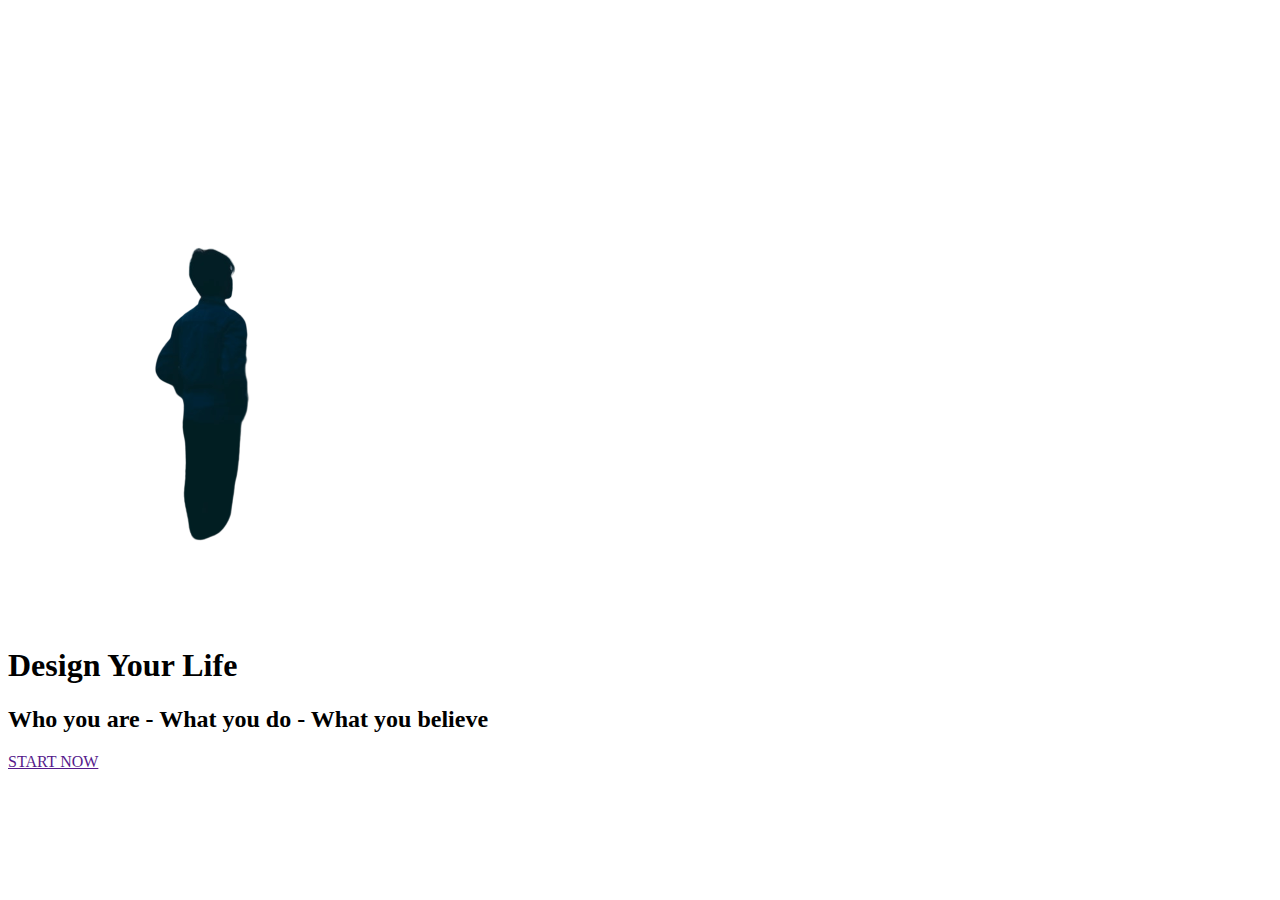
==== index.html @ 46ab0209 "added .gitignore, package-lock.json, updated index.html with font-family" ====
<!DOCTYPE html>
<html lang="en">
  <head>
    <meta charset="UTF-8" />
    <meta name="viewport" content="width=device-width, initial-scale=1.0" />
    <meta http-equiv="X-UA-Compatible" content="ie=edge" />

    <link rel="stylesheet" href="/landing-page/css/index.css" />
    <link
      href="https://fonts.googleapis.com/css?family=Poppins&display=swap"
      rel="stylesheet"
    />

    <script src="node_modules/eva-icons/eva.js"></script>
    <title>Design Your Life!</title>
  </head>
  <body>
    <section class="banner-wrapper">
      <div class="banner-left-container">
        <div class="image-container">
          <img src="/landing-page/img/landing-img.png" />
        </div>
      </div>
      <div class="banner-right-container">
        <h1>Design Your Life</h1>
        <h2>Who you are - What you do - What you believe</h2>
        <div class="button-container">
          <a href="">START NOW</a>
        </div>
      </div>
    </section>
  </body>
</html>
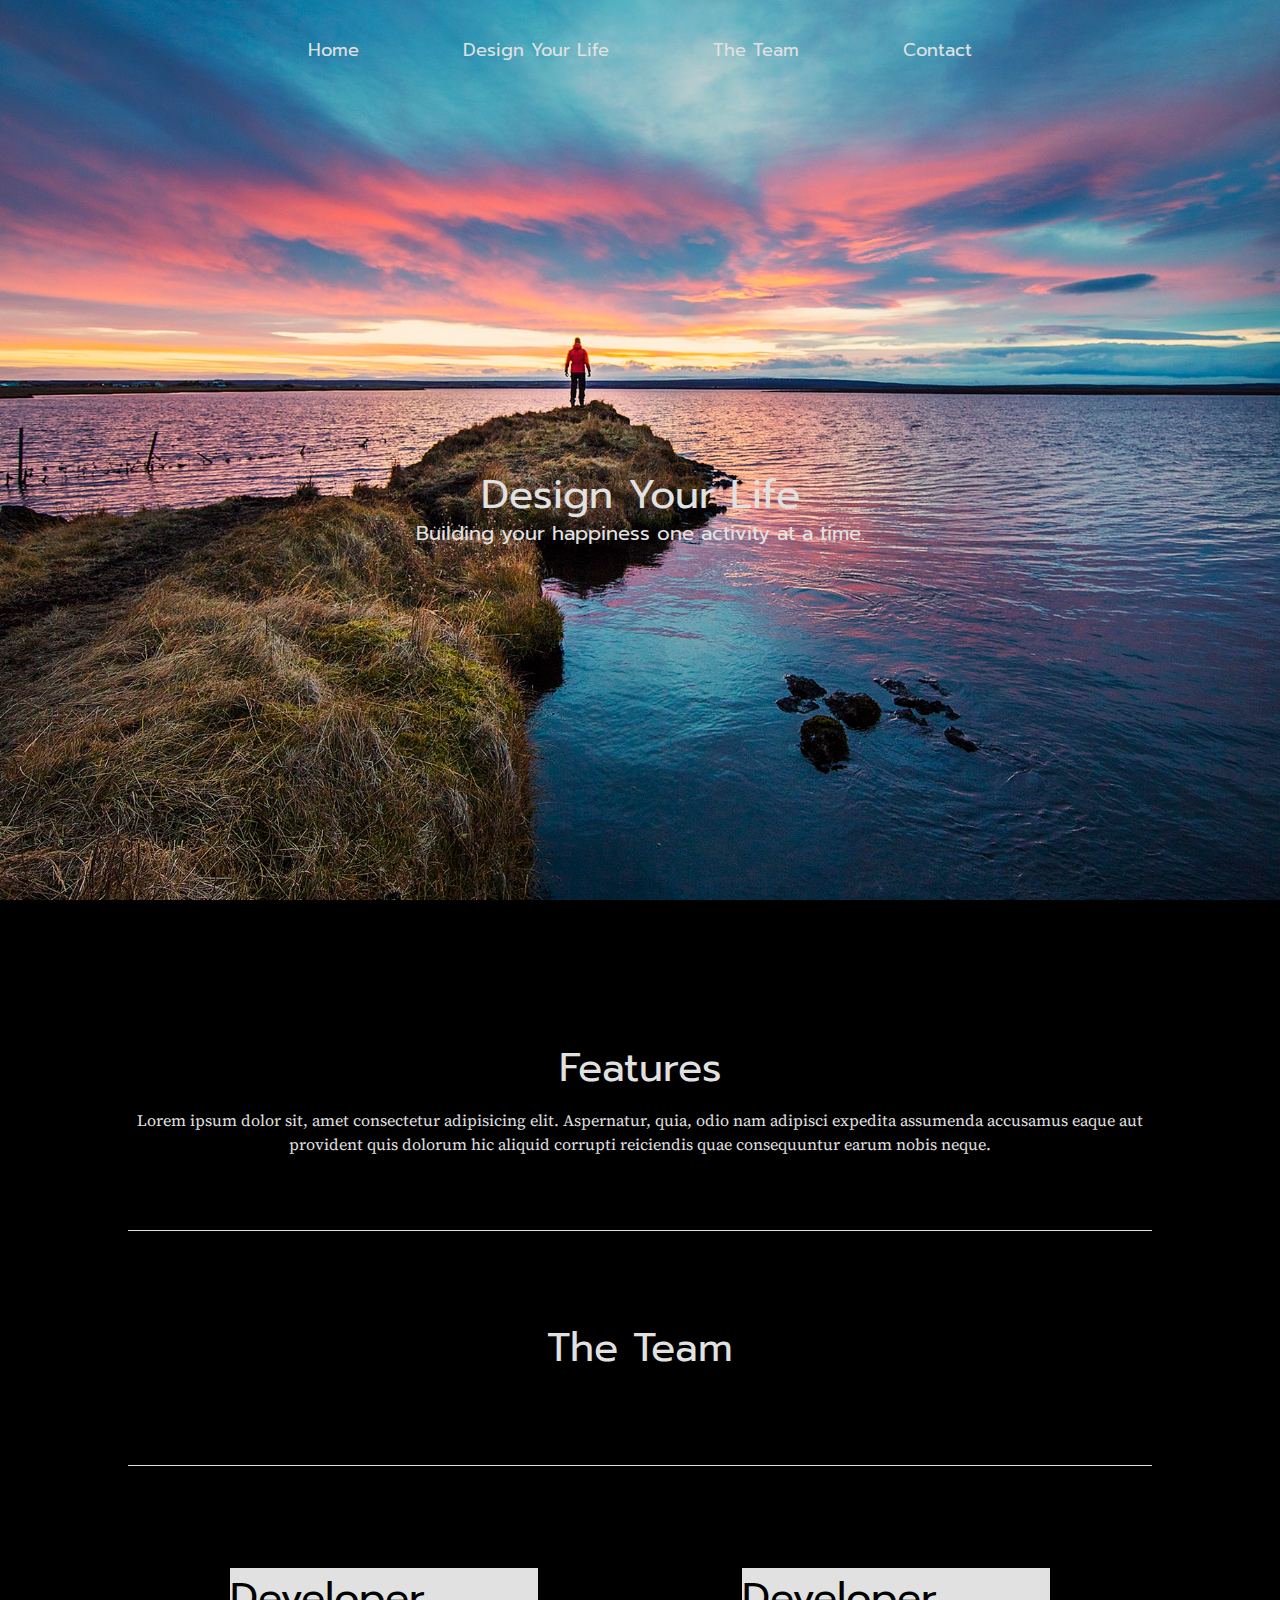
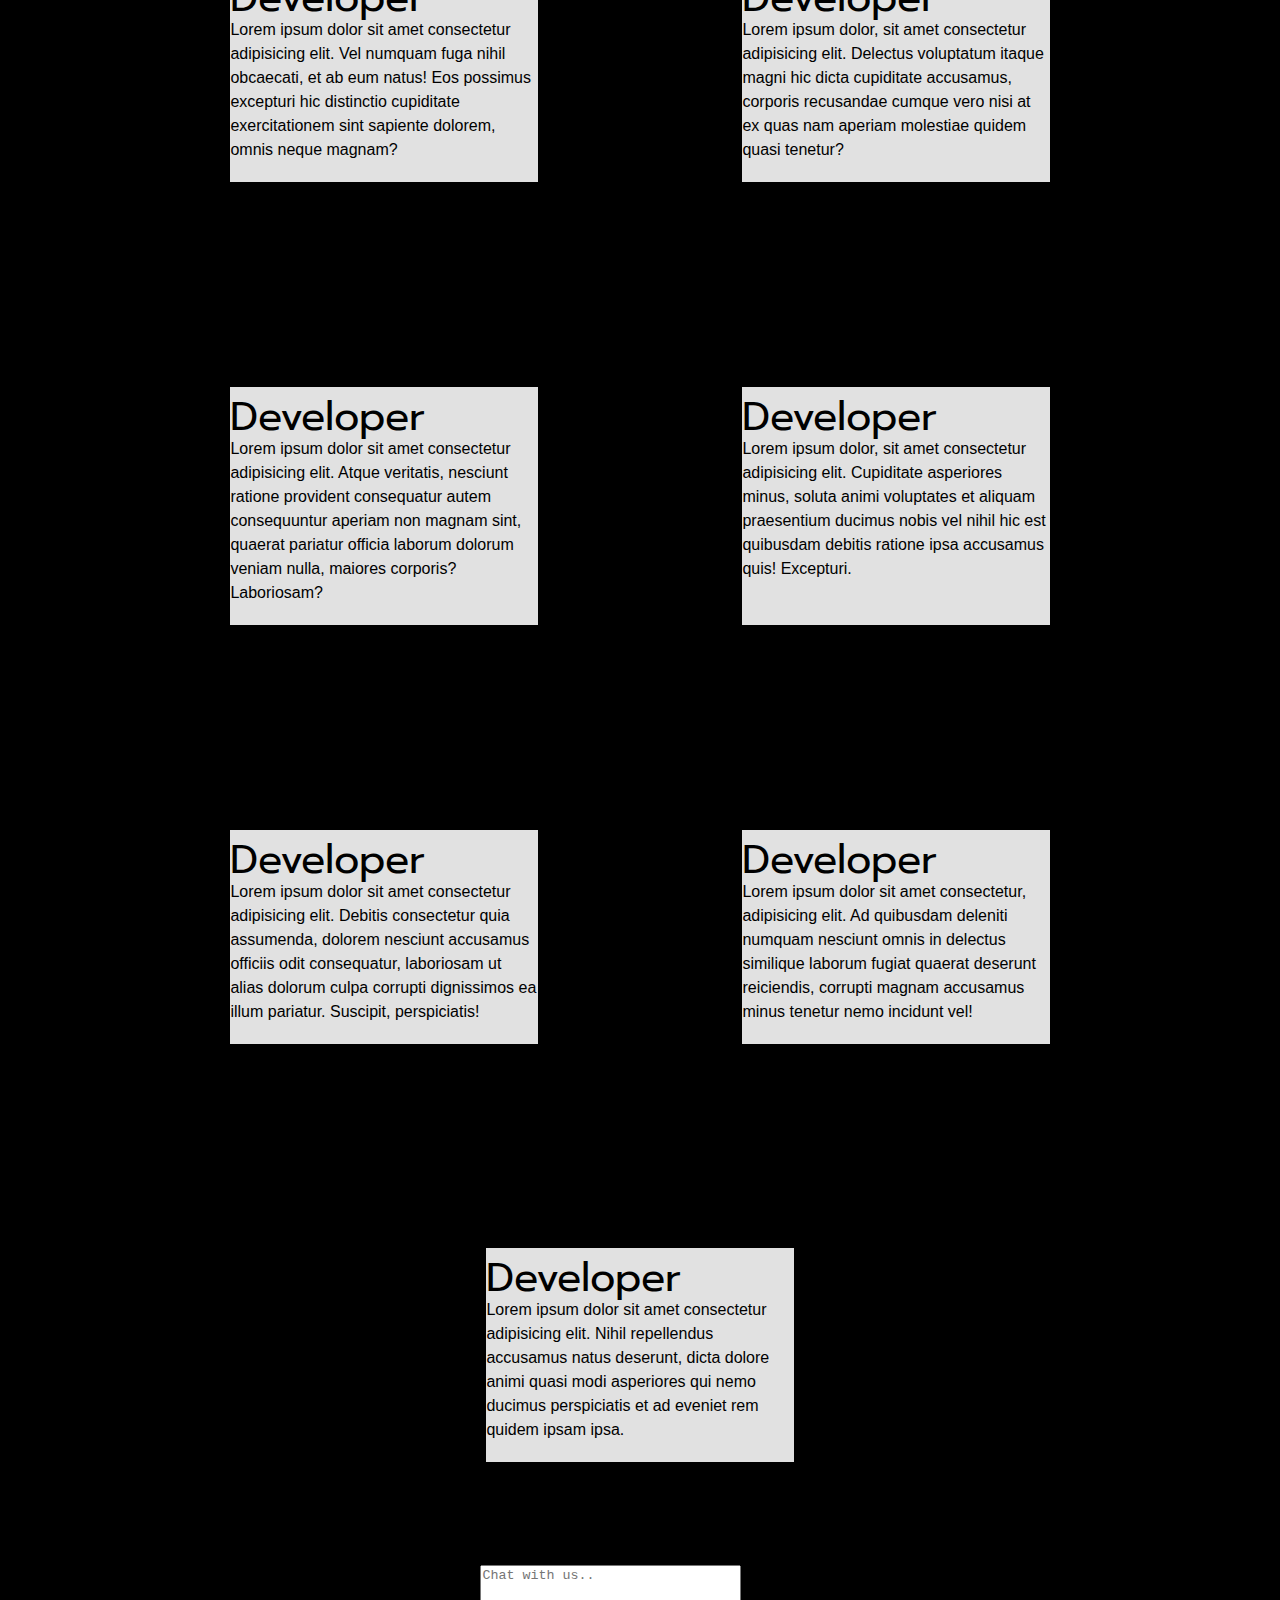
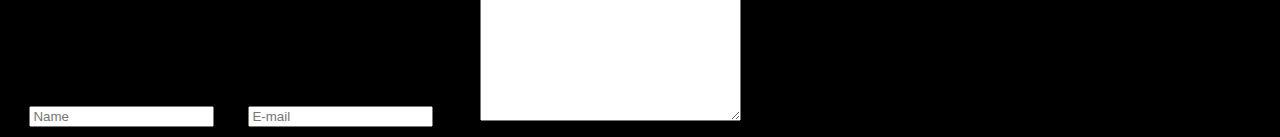
==== commit 0a272861: "deleted everything, started from scratch, added navbar, banner, features, about, contact styled nav " ====
--- a/index.html
+++ b/index.html
@@ -7,7 +7,7 @@
 
     <link rel="stylesheet" href="/landing-page/css/index.css" />
     <link
-      href="https://fonts.googleapis.com/css?family=Poppins&display=swap"
+      href="https://fonts.googleapis.com/css?family=Prompt|Source+Serif+Pro&display=swap"
       rel="stylesheet"
     />
 
@@ -15,19 +15,199 @@
     <title>Design Your Life!</title>
   </head>
   <body>
-    <section class="banner-wrapper">
-      <div class="banner-left-container">
-        <div class="image-container">
-          <img src="/landing-page/img/landing-img.png" />
-        </div>
-      </div>
-      <div class="banner-right-container">
-        <h1>Design Your Life</h1>
-        <h2>Who you are - What you do - What you believe</h2>
-        <div class="button-container">
-          <a href="">START NOW</a>
-        </div>
-      </div>
-    </section>
+    <header>
+      <nav>
+        <ul>
+          <a href=""><li>Home</li></a>
+          <a href="#design-your-life">
+            <li>Design Your Life</li>
+          </a>
+          <a href="#the-team">
+            <li>The Team</li>
+          </a>
+          <a href="#contact">
+            <li>Contact</li>
+          </a>
+        </ul>
+      </nav>
+    </header>
+    <section>
+      <div class="banner-container">
+        <div class="intro-container">
+          <h1>Design Your Life</h1>
+          <h2>Building your happiness one activity at a time.</h2>
+        </div>
+        <div class="banner-btn">
+          <a href="#design-your-life"></a>
+        </div>
+      </div>
+    </section>
+    <section id="design-your-life">
+      <div class="feature-container">
+        <h1>Features</h1>
+        <p>
+          Lorem ipsum dolor sit, amet consectetur adipisicing elit. Aspernatur,
+          quia, odio nam adipisci expedita assumenda accusamus eaque aut
+          provident quis dolorum hic aliquid corrupti reiciendis quae
+          consequuntur earum nobis neque.
+        </p>
+      </div>
+    </section>
+    <section id="the-team">
+      <div class="team-heading-container">
+        <h1 class="team-heading">The Team</h1>
+      </div>
+      <div class="team-container">
+        <div class="dev-container">
+          <div class="img-container">
+            <img />
+          </div>
+          <div class="intro-container">
+            <h1>Developer</h1>
+            <p>
+              Lorem ipsum dolor sit amet consectetur adipisicing elit. Vel
+              numquam fuga nihil obcaecati, et ab eum natus! Eos possimus
+              excepturi hic distinctio cupiditate exercitationem sint sapiente
+              dolorem, omnis neque magnam?
+            </p>
+          </div>
+          <div class="social-icons">
+            <img />
+            <img />
+          </div>
+        </div>
+        <div class="dev-container">
+          <div class="img-container">
+            <img />
+          </div>
+          <div class="intro-container">
+            <h1>Developer</h1>
+            <p>
+              Lorem ipsum dolor, sit amet consectetur adipisicing elit. Delectus
+              voluptatum itaque magni hic dicta cupiditate accusamus, corporis
+              recusandae cumque vero nisi at ex quas nam aperiam molestiae
+              quidem quasi tenetur?
+            </p>
+          </div>
+          <div class="social-icons">
+            <img />
+            <img />
+          </div>
+        </div>
+        <div class="dev-container">
+          <div class="img-container">
+            <img />
+          </div>
+          <div class="intro-container">
+            <h1>Developer</h1>
+            <p>
+              Lorem ipsum dolor sit amet consectetur adipisicing elit. Atque
+              veritatis, nesciunt ratione provident consequatur autem
+              consequuntur aperiam non magnam sint, quaerat pariatur officia
+              laborum dolorum veniam nulla, maiores corporis? Laboriosam?
+            </p>
+          </div>
+          <div class="social-icons">
+            <img />
+            <img />
+          </div>
+        </div>
+        <div class="dev-container">
+          <div class="img-container">
+            <img />
+          </div>
+          <div class="intro-container">
+            <h1>Developer</h1>
+            <p>
+              Lorem ipsum dolor, sit amet consectetur adipisicing elit.
+              Cupiditate asperiores minus, soluta animi voluptates et aliquam
+              praesentium ducimus nobis vel nihil hic est quibusdam debitis
+              ratione ipsa accusamus quis! Excepturi.
+            </p>
+          </div>
+          <div class="social-icons">
+            <img />
+            <img />
+          </div>
+        </div>
+        <div class="dev-container">
+          <div class="img-container">
+            <img />
+          </div>
+          <div class="intro-container">
+            <h1>Developer</h1>
+            <p>
+              Lorem ipsum dolor sit amet consectetur adipisicing elit. Debitis
+              consectetur quia assumenda, dolorem nesciunt accusamus officiis
+              odit consequatur, laboriosam ut alias dolorum culpa corrupti
+              dignissimos ea illum pariatur. Suscipit, perspiciatis!
+            </p>
+          </div>
+          <div class="social-icons">
+            <img />
+            <img />
+          </div>
+        </div>
+        <div class="dev-container">
+          <div class="img-container">
+            <img />
+          </div>
+          <div class="intro-container">
+            <h1>Developer</h1>
+            <p>
+              Lorem ipsum dolor sit amet consectetur, adipisicing elit. Ad
+              quibusdam deleniti numquam nesciunt omnis in delectus similique
+              laborum fugiat quaerat deserunt reiciendis, corrupti magnam
+              accusamus minus tenetur nemo incidunt vel!
+            </p>
+          </div>
+          <div class="social-icons">
+            <img />
+            <img />
+          </div>
+        </div>
+        <div class="dev-container">
+          <div class="img-container">
+            <img />
+          </div>
+          <div class="intro-container">
+            <h1>Developer</h1>
+            <p>
+              Lorem ipsum dolor sit amet consectetur adipisicing elit. Nihil
+              repellendus accusamus natus deserunt, dicta dolore animi quasi
+              modi asperiores qui nemo ducimus perspiciatis et ad eveniet rem
+              quidem ipsam ipsa.
+            </p>
+          </div>
+          <div class="social-icons">
+            <img />
+            <img />
+          </div>
+        </div>
+      </div>
+    </section>
+    <section>
+      <div class="contact-wrapper">
+        <div class="form-container">
+          <form action="">
+            <label for="name">Name</label>
+            <input type="text" name="name" placeholder="Name" />
+            <label for="email">E-mail</label>
+            <input type="text" name="email" placeholder="E-mail" />
+            <label for="message">Message</label>
+            <textarea
+              name=""
+              id=""
+              cols="30"
+              rows="10"
+              placeholder="Chat with us.."
+            ></textarea>
+          </form>
+        </div>
+      </div>
+    </section>
+    <footer>
+      <div class="footer-brand">Design your Life</div>
+    </footer>
   </body>
 </html>
--- a/landing-page/css/index.css
+++ b/landing-page/css/index.css
@@ -0,0 +1,256 @@
+/* http://meyerweb.com/eric/tools/css/reset/ 
+   v2.0 | 20110126
+   License: none (public domain)
+*/
+html,
+body,
+div,
+span,
+applet,
+object,
+iframe,
+h1,
+h2,
+h3,
+h4,
+h5,
+h6,
+p,
+blockquote,
+pre,
+a,
+abbr,
+acronym,
+address,
+big,
+cite,
+code,
+del,
+dfn,
+em,
+img,
+ins,
+kbd,
+q,
+s,
+samp,
+small,
+strike,
+strong,
+sub,
+sup,
+tt,
+var,
+b,
+u,
+i,
+center,
+dl,
+dt,
+dd,
+ol,
+ul,
+li,
+fieldset,
+form,
+label,
+legend,
+table,
+caption,
+tbody,
+tfoot,
+thead,
+tr,
+th,
+td,
+article,
+aside,
+canvas,
+details,
+embed,
+figure,
+figcaption,
+footer,
+header,
+hgroup,
+menu,
+nav,
+output,
+ruby,
+section,
+summary,
+time,
+mark,
+audio,
+video {
+  margin: 0;
+  padding: 0;
+  border: 0;
+  font-size: 100%;
+  font: inherit;
+  vertical-align: baseline;
+}
+/* HTML5 display-role reset for older browsers */
+article,
+aside,
+details,
+figcaption,
+figure,
+footer,
+header,
+hgroup,
+menu,
+nav,
+section {
+  display: block;
+}
+body {
+  line-height: 1;
+}
+ol,
+ul {
+  list-style: none;
+}
+blockquote,
+q {
+  quotes: none;
+}
+blockquote:before,
+blockquote:after,
+q:before,
+q:after {
+  content: "";
+  content: none;
+}
+table {
+  border-collapse: collapse;
+  border-spacing: 0;
+}
+* {
+  box-sizing: border-box;
+}
+html {
+  font-size: 62.5%;
+}
+html,
+body {
+  font-family: "Poppins", sans-serif;
+}
+h1,
+h2,
+h3,
+h4,
+h5 {
+  font-family: "Prompt", sans-serif;
+}
+h1 {
+  font-size: 4rem;
+}
+h2 {
+  font-size: 3.2rem;
+  padding-bottom: 10px;
+}
+h4 {
+  font-size: 2.5rem;
+  padding-bottom: 10px;
+}
+p {
+  line-height: 1.5;
+  font-size: 1.6rem;
+  padding-bottom: 10px;
+}
+img {
+  max-width: 100%;
+  height: auto;
+}
+body {
+  margin: 0 auto;
+  background: black;
+}
+header {
+  box-sizing: border-box;
+  display: flex;
+  justify-content: center;
+  position: absolute;
+  height: 10vh;
+  width: 100%;
+}
+nav {
+  width: 100%;
+}
+nav ul {
+  font-family: "Prompt", sans-serif;
+  margin: 2% auto;
+  display: flex;
+  justify-content: space-around;
+  max-width: 60%;
+}
+nav ul a {
+  color: #e1e1e1;
+  text-decoration: none;
+  font-size: 1.8rem;
+  margin: 2%;
+}
+.banner-container {
+  display: flex;
+  justify-content: flex-end;
+  align-items: center;
+  text-align: center;
+  background-image: url("/landing-page/img/landing4.jpeg");
+  background-position: center;
+  background-size: cover;
+  height: 100vh;
+}
+.banner-container .intro-container {
+  color: #e1e1e1;
+  margin: 0 auto;
+  padding-top: 10%;
+  display: flex;
+  flex-direction: column;
+}
+.banner-container .intro-container h2 {
+  margin-top: 2%;
+  font-size: 2rem;
+}
+.feature-container {
+  margin: 10% auto 0 auto;
+  padding-bottom: 5%;
+  line-height: 2;
+  display: flex;
+  flex-direction: column;
+  justify-content: center;
+  text-align: center;
+  color: #e1e1e1;
+  width: 80%;
+  border-bottom: 1px solid #e1e1e1;
+}
+.feature-container p {
+  font-family: "Source Serif Pro", serif;
+}
+.team-heading {
+  color: #e1e1e1;
+  text-align: center;
+}
+.team-container {
+  margin: 0 auto;
+  width: 80%;
+  border-top: 1px solid #e1e1e1;
+  display: flex;
+  justify-content: space-around;
+  flex-wrap: wrap;
+}
+.team-container .dev-container {
+  background: #e1e1e1;
+  width: 30%;
+  margin: 10%;
+}
+.team-heading-container {
+  margin: 6% auto;
+  line-height: 2;
+  display: flex;
+  flex-direction: column;
+  justify-content: center;
+  text-align: center;
+  color: #e1e1e1;
+  width: 80%;
+}
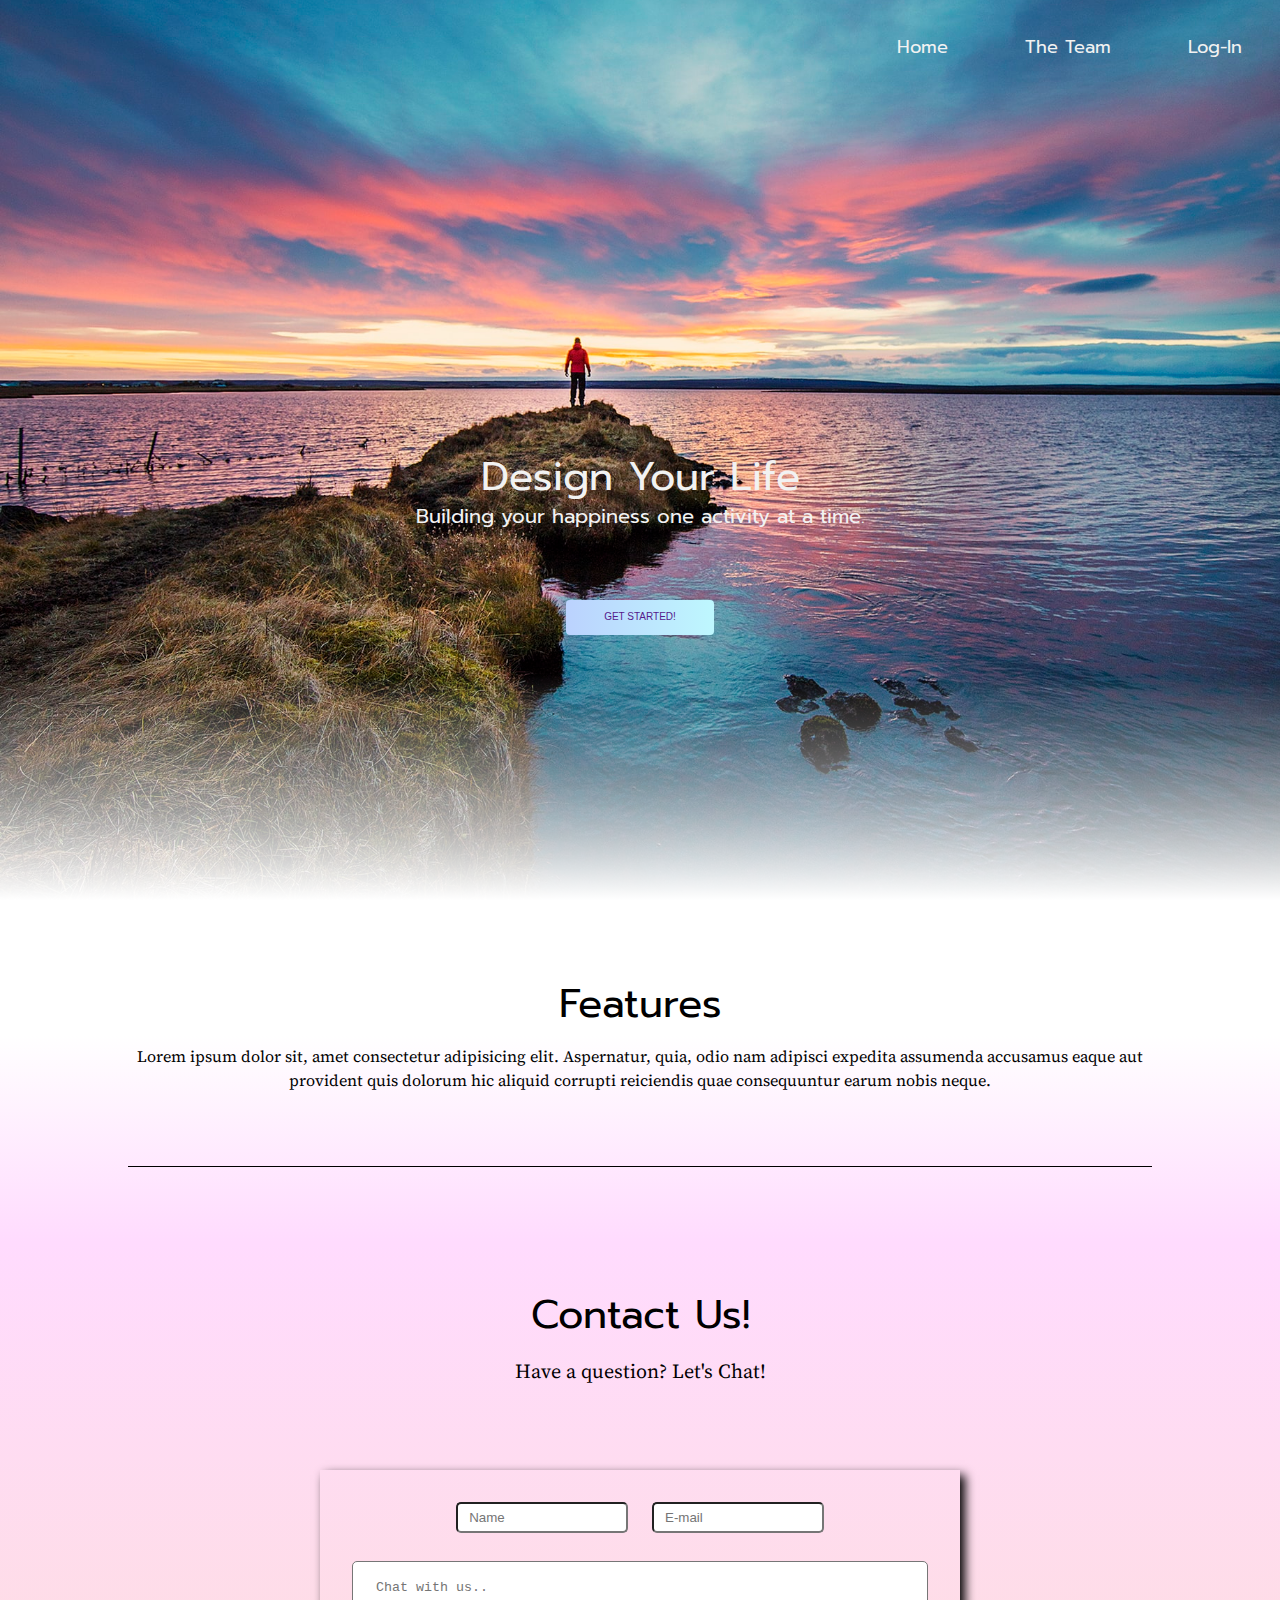
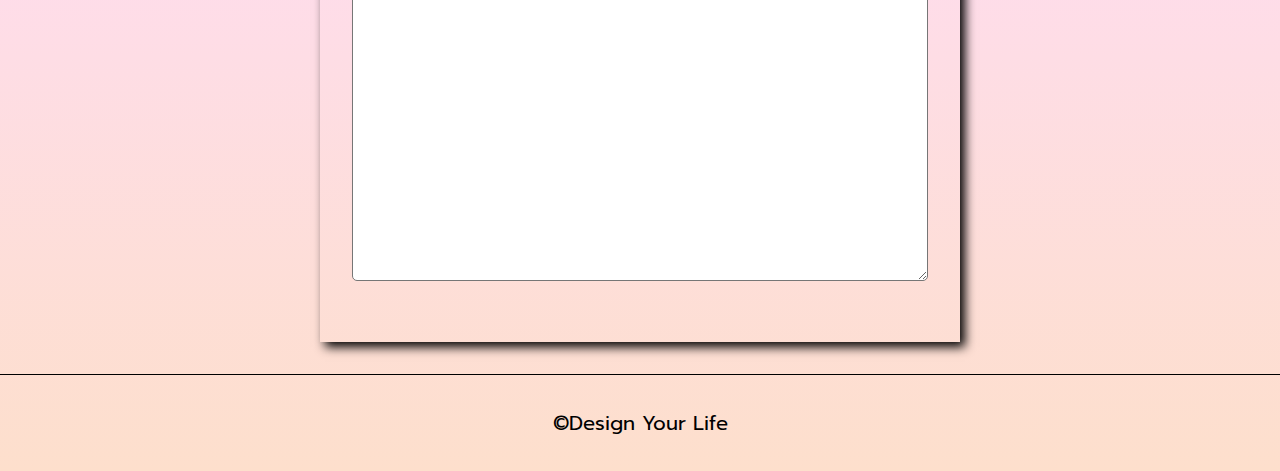
==== commit a8dd7915: "team page,dev cards, styling" ====
--- a/index.html
+++ b/index.html
@@ -1,6 +1,6 @@
 <!DOCTYPE html>
 <html lang="en">
-  <head>
+  <head lang="en">
     <meta charset="UTF-8" />
     <meta name="viewport" content="width=device-width, initial-scale=1.0" />
     <meta http-equiv="X-UA-Compatible" content="ie=edge" />
@@ -19,14 +19,11 @@
       <nav>
         <ul>
           <a href=""><li>Home</li></a>
-          <a href="#design-your-life">
-            <li>Design Your Life</li>
-          </a>
-          <a href="#the-team">
+          <a href="/team.html">
             <li>The Team</li>
           </a>
-          <a href="#contact">
-            <li>Contact</li>
+          <a href="#log-in">
+            <li>Log-In</li>
           </a>
         </ul>
       </nav>
@@ -38,7 +35,7 @@
           <h2>Building your happiness one activity at a time.</h2>
         </div>
         <div class="banner-btn">
-          <a href="#design-your-life"></a>
+          <a href="">GET STARTED!</a>
         </div>
       </div>
     </section>
@@ -53,161 +50,31 @@
         </p>
       </div>
     </section>
-    <section id="the-team">
-      <div class="team-heading-container">
-        <h1 class="team-heading">The Team</h1>
-      </div>
-      <div class="team-container">
-        <div class="dev-container">
-          <div class="img-container">
-            <img />
-          </div>
-          <div class="intro-container">
-            <h1>Developer</h1>
-            <p>
-              Lorem ipsum dolor sit amet consectetur adipisicing elit. Vel
-              numquam fuga nihil obcaecati, et ab eum natus! Eos possimus
-              excepturi hic distinctio cupiditate exercitationem sint sapiente
-              dolorem, omnis neque magnam?
-            </p>
-          </div>
-          <div class="social-icons">
-            <img />
-            <img />
-          </div>
-        </div>
-        <div class="dev-container">
-          <div class="img-container">
-            <img />
-          </div>
-          <div class="intro-container">
-            <h1>Developer</h1>
-            <p>
-              Lorem ipsum dolor, sit amet consectetur adipisicing elit. Delectus
-              voluptatum itaque magni hic dicta cupiditate accusamus, corporis
-              recusandae cumque vero nisi at ex quas nam aperiam molestiae
-              quidem quasi tenetur?
-            </p>
-          </div>
-          <div class="social-icons">
-            <img />
-            <img />
-          </div>
-        </div>
-        <div class="dev-container">
-          <div class="img-container">
-            <img />
-          </div>
-          <div class="intro-container">
-            <h1>Developer</h1>
-            <p>
-              Lorem ipsum dolor sit amet consectetur adipisicing elit. Atque
-              veritatis, nesciunt ratione provident consequatur autem
-              consequuntur aperiam non magnam sint, quaerat pariatur officia
-              laborum dolorum veniam nulla, maiores corporis? Laboriosam?
-            </p>
-          </div>
-          <div class="social-icons">
-            <img />
-            <img />
-          </div>
-        </div>
-        <div class="dev-container">
-          <div class="img-container">
-            <img />
-          </div>
-          <div class="intro-container">
-            <h1>Developer</h1>
-            <p>
-              Lorem ipsum dolor, sit amet consectetur adipisicing elit.
-              Cupiditate asperiores minus, soluta animi voluptates et aliquam
-              praesentium ducimus nobis vel nihil hic est quibusdam debitis
-              ratione ipsa accusamus quis! Excepturi.
-            </p>
-          </div>
-          <div class="social-icons">
-            <img />
-            <img />
-          </div>
-        </div>
-        <div class="dev-container">
-          <div class="img-container">
-            <img />
-          </div>
-          <div class="intro-container">
-            <h1>Developer</h1>
-            <p>
-              Lorem ipsum dolor sit amet consectetur adipisicing elit. Debitis
-              consectetur quia assumenda, dolorem nesciunt accusamus officiis
-              odit consequatur, laboriosam ut alias dolorum culpa corrupti
-              dignissimos ea illum pariatur. Suscipit, perspiciatis!
-            </p>
-          </div>
-          <div class="social-icons">
-            <img />
-            <img />
-          </div>
-        </div>
-        <div class="dev-container">
-          <div class="img-container">
-            <img />
-          </div>
-          <div class="intro-container">
-            <h1>Developer</h1>
-            <p>
-              Lorem ipsum dolor sit amet consectetur, adipisicing elit. Ad
-              quibusdam deleniti numquam nesciunt omnis in delectus similique
-              laborum fugiat quaerat deserunt reiciendis, corrupti magnam
-              accusamus minus tenetur nemo incidunt vel!
-            </p>
-          </div>
-          <div class="social-icons">
-            <img />
-            <img />
-          </div>
-        </div>
-        <div class="dev-container">
-          <div class="img-container">
-            <img />
-          </div>
-          <div class="intro-container">
-            <h1>Developer</h1>
-            <p>
-              Lorem ipsum dolor sit amet consectetur adipisicing elit. Nihil
-              repellendus accusamus natus deserunt, dicta dolore animi quasi
-              modi asperiores qui nemo ducimus perspiciatis et ad eveniet rem
-              quidem ipsam ipsa.
-            </p>
-          </div>
-          <div class="social-icons">
-            <img />
-            <img />
-          </div>
-        </div>
-      </div>
-    </section>
     <section>
       <div class="contact-wrapper">
+        <h1>Contact Us!</h1>
+        <h2>Have a question? Let's Chat!</h2>
         <div class="form-container">
           <form action="">
-            <label for="name">Name</label>
-            <input type="text" name="name" placeholder="Name" />
-            <label for="email">E-mail</label>
-            <input type="text" name="email" placeholder="E-mail" />
-            <label for="message">Message</label>
-            <textarea
-              name=""
-              id=""
-              cols="30"
-              rows="10"
-              placeholder="Chat with us.."
-            ></textarea>
+            <div class="name-email-container">
+              <input type="text" name="name" placeholder="Name" />
+              <input type="text" name="email" placeholder="E-mail" />
+            </div>
+            <div class="message-container">
+              <textarea
+                name=""
+                id=""
+                cols="80"
+                rows="20"
+                placeholder="Chat with us.."
+              ></textarea>
+            </div>
           </form>
         </div>
       </div>
     </section>
     <footer>
-      <div class="footer-brand">Design your Life</div>
+      <div class="footer-brand">&#169;Design Your Life</div>
     </footer>
   </body>
 </html>
--- a/landing-page/css/index.css
+++ b/landing-page/css/index.css
@@ -165,84 +165,168 @@
 }
 body {
   margin: 0 auto;
-  background: black;
+  background-image: linear-gradient(to bottom, white 50%, #ffdbfe 60%, #fddfcc 100%);
 }
 header {
   box-sizing: border-box;
   display: flex;
-  justify-content: center;
   position: absolute;
   height: 10vh;
   width: 100%;
 }
 nav {
   width: 100%;
+  display: flex;
+  justify-content: flex-end;
 }
 nav ul {
+  display: flex;
+  justify-content: flex-end;
   font-family: "Prompt", sans-serif;
-  margin: 2% auto;
-  display: flex;
-  justify-content: space-around;
-  max-width: 60%;
+  width: 60%;
 }
 nav ul a {
-  color: #e1e1e1;
+  color: #f2f2f2;
   text-decoration: none;
   font-size: 1.8rem;
-  margin: 2%;
+  margin: 5%;
 }
 .banner-container {
   display: flex;
-  justify-content: flex-end;
-  align-items: center;
-  text-align: center;
-  background-image: url("/landing-page/img/landing4.jpeg");
+  flex-direction: column;
+  justify-content: center;
+  text-align: center;
+  background-image: linear-gradient(to bottom, transparent 75%, white 100%), url("/landing-page/img/landing4.jpeg");
   background-position: center;
   background-size: cover;
   height: 100vh;
 }
 .banner-container .intro-container {
-  color: #e1e1e1;
-  margin: 0 auto;
+  color: #f2f2f2;
+  margin: 5% auto;
   padding-top: 10%;
   display: flex;
   flex-direction: column;
+  animation: moveDown 0.6s ease-in-out 0.2s backwards;
+  overflow-y: smooth;
+  scroll-behavior: smooth;
 }
 .banner-container .intro-container h2 {
   margin-top: 2%;
   font-size: 2rem;
 }
+.banner-container .banner-btn {
+  margin: 0 auto;
+  border-radius: 4px;
+  text-align: center;
+  padding: 1% 3%;
+  background-image: linear-gradient(to right, #bbd2fe 0%, #bef7fe 100%);
+}
+.banner-container .banner-btn a {
+  text-decoration: none;
+}
+.banner-btn:hover {
+  background-position: right center;
+}
 .feature-container {
-  margin: 10% auto 0 auto;
+  margin: 5% auto 0;
   padding-bottom: 5%;
   line-height: 2;
   display: flex;
   flex-direction: column;
   justify-content: center;
   text-align: center;
-  color: #e1e1e1;
-  width: 80%;
-  border-bottom: 1px solid #e1e1e1;
+  color: black;
+  width: 80%;
+  border-bottom: 1px solid black;
 }
 .feature-container p {
   font-family: "Source Serif Pro", serif;
 }
-.team-heading {
-  color: #e1e1e1;
-  text-align: center;
-}
-.team-container {
-  margin: 0 auto;
-  width: 80%;
-  border-top: 1px solid #e1e1e1;
-  display: flex;
-  justify-content: space-around;
+.contact-wrapper {
+  margin: 10% auto 0;
+  display: flex;
+  justify-content: center;
+  flex-direction: column;
+  color: black;
+  align-items: center;
+}
+.contact-wrapper h2 {
+  padding: 2% 0;
+  font-family: "Source Serif Pro", serif;
+  font-size: 2rem;
+}
+.form-container {
+  margin-top: 5%;
+  display: flex;
+  flex-direction: column;
+  justify-content: center;
+  width: 50%;
+}
+.form-container form {
+  padding: 5%;
+  margin-bottom: 5%;
+  display: flex;
+  justify-content: space-between;
   flex-wrap: wrap;
-}
-.team-container .dev-container {
-  background: #e1e1e1;
+  align-items: center;
+  box-shadow: 5px 5px 10px #000000;
+}
+.form-container .name-email-container {
+  display: flex;
+  justify-content: center;
+  width: 100%;
+}
+.form-container .name-email-container input {
+  padding: 1% 0 1% 2%;
+  border-radius: 5px;
+  margin: 0 2%;
   width: 30%;
-  margin: 10%;
+}
+.form-container .message-container {
+  display: flex;
+  justify-content: center;
+  margin: 5% auto;
+  max-width: 100%;
+}
+.form-container .message-container textarea {
+  padding: 3% 0 0 4%;
+  border-radius: 5px;
+}
+.footer-brand {
+  padding: 3%;
+  display: flex;
+  justify-content: center;
+  color: black;
+  font-family: "Prompt", sans-serif;
+  font-size: 2rem;
+  border-top: 1px solid black;
+}
+.team-banner-container {
+  display: flex;
+  justify-content: flex-end;
+  align-items: center;
+  text-align: center;
+  background-image: linear-gradient(to bottom, transparent 75%, white 100%), url("/landing-page/img/landing2.jpeg");
+  background-position: center;
+  background-size: cover;
+  height: 100vh;
+}
+.team-banner-container .intro-container {
+  color: #f2f2f2;
+  margin: 0 auto;
+  padding-top: 10%;
+  display: flex;
+  flex-direction: column;
+  animation: moveDown 0.6s ease-in-out 0.2s backwards;
+}
+.team-banner-container .intro-container h2 {
+  margin-top: 2%;
+  font-size: 2rem;
+}
+.the-team {
+  display: flex;
+  justify-content: center;
 }
 .team-heading-container {
   margin: 6% auto;
@@ -251,6 +335,104 @@
   flex-direction: column;
   justify-content: center;
   text-align: center;
-  color: #e1e1e1;
-  width: 80%;
-}
+  width: 80%;
+}
+.team-heading-container .team-heading {
+  color: black;
+  text-align: center;
+}
+.team-container {
+  margin: 0 auto;
+  width: 80%;
+  border-top: 1px solid black;
+  display: flex;
+  justify-content: space-around;
+  flex-wrap: wrap;
+}
+.team-container .dev-container {
+  width: 30%;
+  margin: 3% 1%;
+  border-radius: 4px;
+  background-image: linear-gradient(to right, #bbd2fe 0%, #bef7fe 100%);
+  box-shadow: 5px 5px 10px #000000;
+}
+.team-container .dev-container .img-container {
+  margin: 10% auto;
+  width: 75%;
+}
+.team-container .dev-container .img-container img {
+  border-radius: 50%;
+  padding: 10%;
+}
+.team-container .dev-container .intro-container {
+  text-align: center;
+  margin: 5%;
+}
+.team-container .dev-container .intro-container h1 {
+  font-size: 2rem;
+  margin-bottom: 10%;
+}
+.team-container .dev-container .social-icons {
+  margin: 0 auto;
+  width: 80%;
+  display: flex;
+  justify-content: space-around;
+}
+.team-container .dev-container .social-github {
+  width: 15%;
+}
+.team-container .dev-container .social-linkedin {
+  width: 15%;
+}
+.tl-container {
+  margin: 0 auto;
+  width: 80%;
+  display: flex;
+  flex-direction: column;
+  justify-content: space-around;
+  align-items: center;
+  flex-wrap: wrap;
+}
+.tl-container .pm-header {
+  margin-top: 5%;
+  text-align: center;
+  color: black;
+}
+.tl-container .dev-container {
+  width: 30%;
+  margin: 3% 1%;
+  border-radius: 4px;
+  background-image: linear-gradient(to right, #bbd2fe 0%, #bef7fe 100%);
+  box-shadow: 5px 5px 10px #000000;
+}
+.tl-container .dev-container .img-container {
+  display: flex;
+  justify-content: center;
+  margin: 10% auto;
+  width: 75%;
+}
+.tl-container .dev-container .img-container img {
+  margin: 0 auto;
+  border-radius: 50%;
+  padding: 10%;
+}
+.tl-container .dev-container .intro-container {
+  text-align: center;
+  margin: 5%;
+}
+.tl-container .dev-container .intro-container h1 {
+  font-size: 2rem;
+  margin-bottom: 10%;
+}
+.tl-container .dev-container .social-icons {
+  margin: 0 auto;
+  width: 80%;
+  display: flex;
+  justify-content: space-around;
+}
+.tl-container .dev-container .social-github {
+  width: 15%;
+}
+.tl-container .dev-container .social-linkedin {
+  width: 15%;
+}
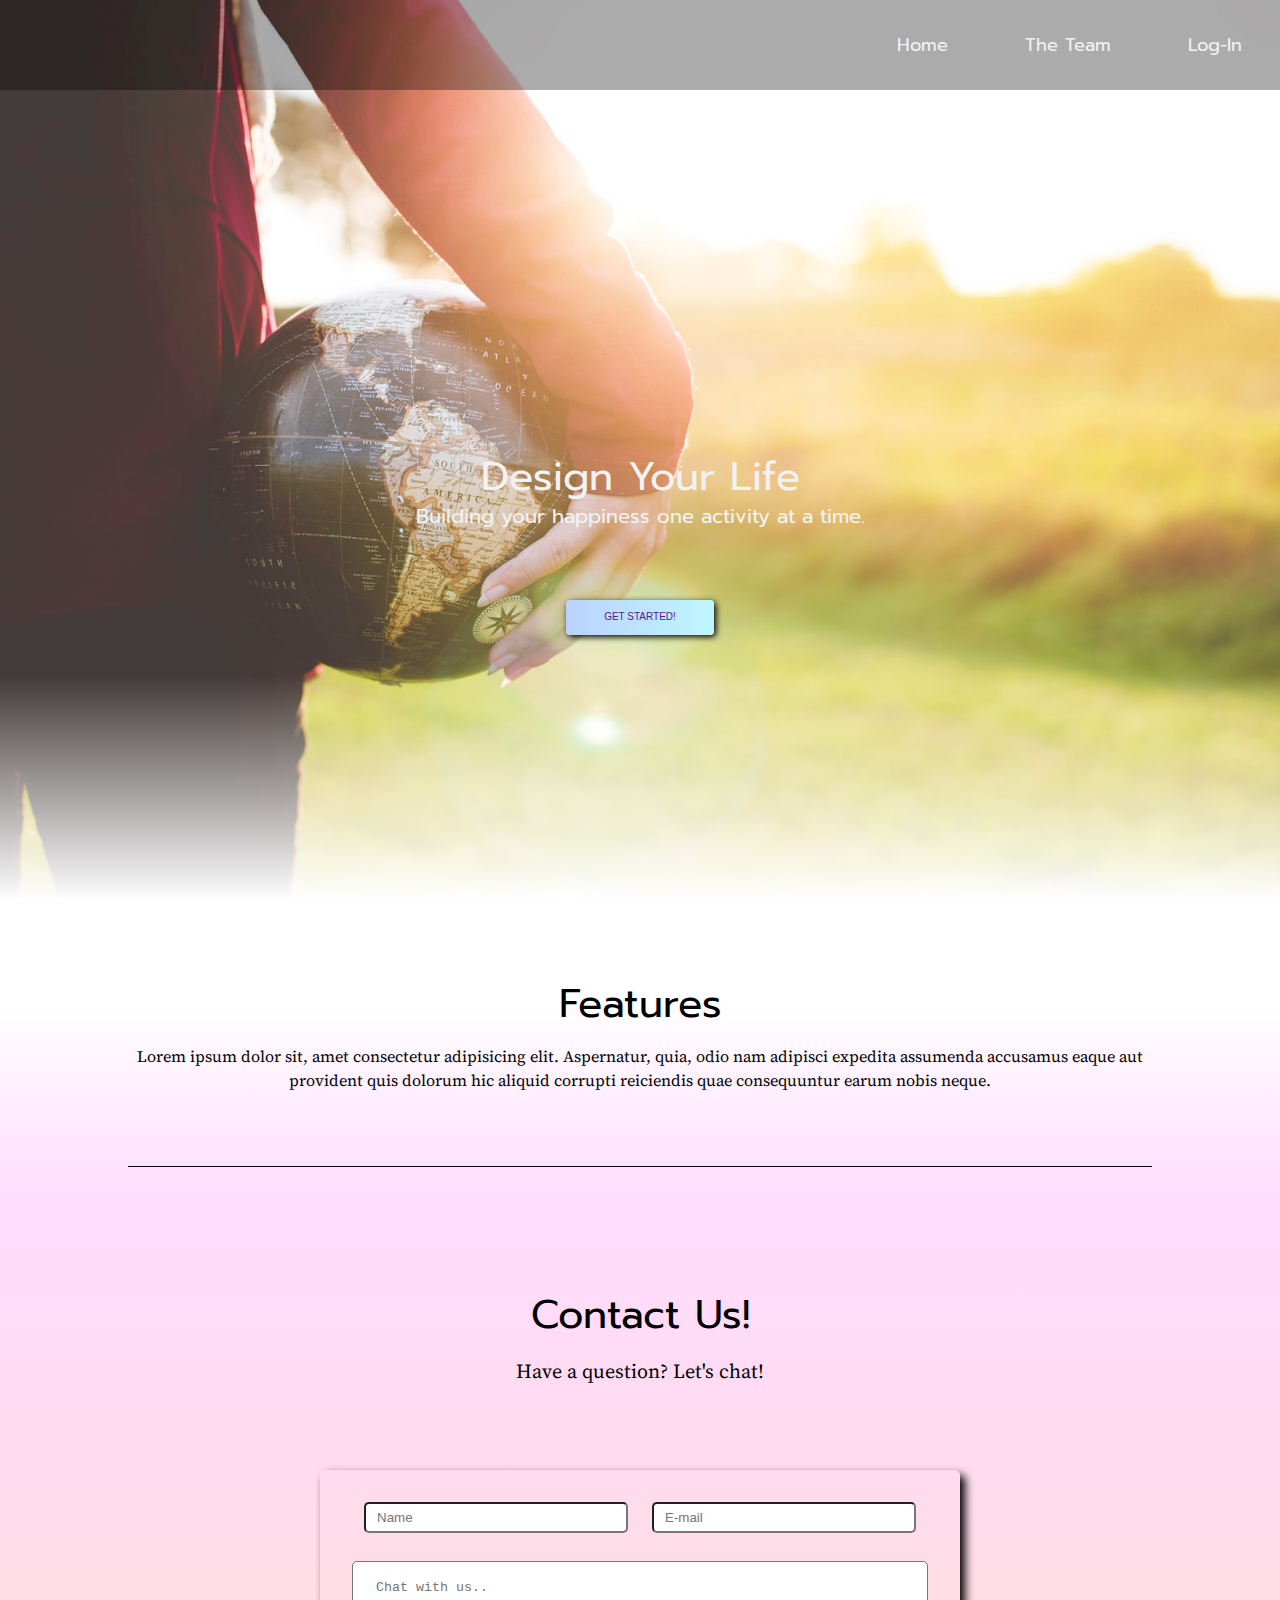
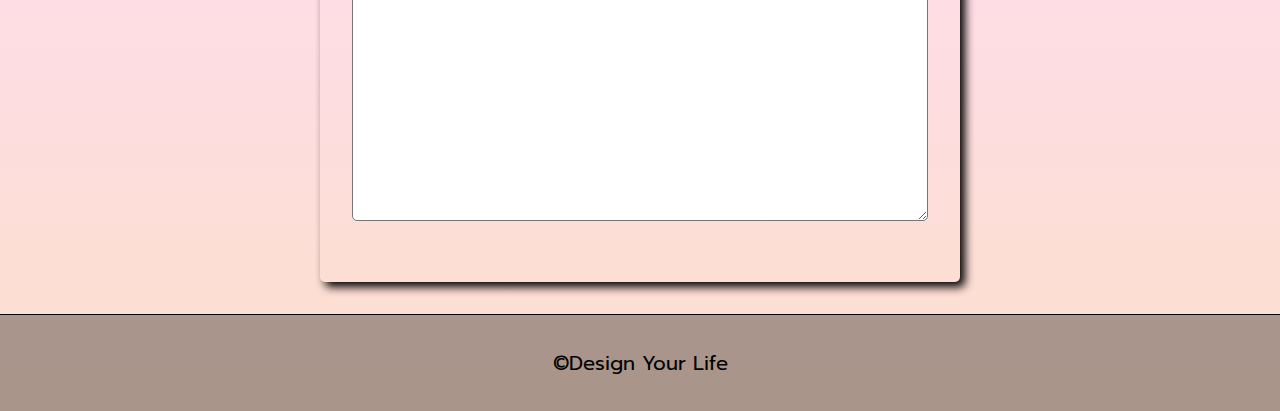
==== commit 9cdbd270: "moving stuff around, tweaking layout" ====
--- a/index.html
+++ b/index.html
@@ -53,7 +53,7 @@
     <section>
       <div class="contact-wrapper">
         <h1>Contact Us!</h1>
-        <h2>Have a question? Let's Chat!</h2>
+        <h2>Have a question? Let's chat!</h2>
         <div class="form-container">
           <form action="">
             <div class="name-email-container">
@@ -65,7 +65,7 @@
                 name=""
                 id=""
                 cols="80"
-                rows="20"
+                rows="16"
                 placeholder="Chat with us.."
               ></textarea>
             </div>
--- a/landing-page/css/index.css
+++ b/landing-page/css/index.css
@@ -170,14 +170,17 @@
 header {
   box-sizing: border-box;
   display: flex;
+  justify-content: center;
   position: absolute;
   height: 10vh;
   width: 100%;
+  background: rgba(0, 0, 0, 0.33);
 }
 nav {
   width: 100%;
   display: flex;
   justify-content: flex-end;
+  align-self: center;
 }
 nav ul {
   display: flex;
@@ -196,7 +199,7 @@
   flex-direction: column;
   justify-content: center;
   text-align: center;
-  background-image: linear-gradient(to bottom, transparent 75%, white 100%), url("/landing-page/img/landing4.jpeg");
+  background-image: linear-gradient(to bottom, transparent 75%, white 100%), url("/landing-page/img/landing3.jpeg");
   background-position: center;
   background-size: cover;
   height: 100vh;
@@ -207,9 +210,6 @@
   padding-top: 10%;
   display: flex;
   flex-direction: column;
-  animation: moveDown 0.6s ease-in-out 0.2s backwards;
-  overflow-y: smooth;
-  scroll-behavior: smooth;
 }
 .banner-container .intro-container h2 {
   margin-top: 2%;
@@ -221,12 +221,10 @@
   text-align: center;
   padding: 1% 3%;
   background-image: linear-gradient(to right, #bbd2fe 0%, #bef7fe 100%);
+  box-shadow: 2px 2px 6px #000000;
 }
 .banner-container .banner-btn a {
   text-decoration: none;
-}
-.banner-btn:hover {
-  background-position: right center;
 }
 .feature-container {
   margin: 5% auto 0;
@@ -238,6 +236,7 @@
   text-align: center;
   color: black;
   width: 80%;
+  max-width: 1200px;
   border-bottom: 1px solid black;
 }
 .feature-container p {
@@ -261,7 +260,7 @@
   display: flex;
   flex-direction: column;
   justify-content: center;
-  width: 50%;
+  max-width: 50%;
 }
 .form-container form {
   padding: 5%;
@@ -271,6 +270,7 @@
   flex-wrap: wrap;
   align-items: center;
   box-shadow: 5px 5px 10px #000000;
+  border-radius: 5px;
 }
 .form-container .name-email-container {
   display: flex;
@@ -281,7 +281,7 @@
   padding: 1% 0 1% 2%;
   border-radius: 5px;
   margin: 0 2%;
-  width: 30%;
+  width: 50%;
 }
 .form-container .message-container {
   display: flex;
@@ -301,6 +301,7 @@
   font-family: "Prompt", sans-serif;
   font-size: 2rem;
   border-top: 1px solid black;
+  background: rgba(0, 0, 0, 0.33);
 }
 .team-banner-container {
   display: flex;
@@ -325,6 +326,7 @@
   font-size: 2rem;
 }
 .the-team {
+  max-width: 1200px;
   display: flex;
   justify-content: center;
 }
@@ -340,11 +342,12 @@
 .team-heading-container .team-heading {
   color: black;
   text-align: center;
+  border-bottom: 1px solid black;
+  padding-bottom: 10%;
 }
 .team-container {
   margin: 0 auto;
   width: 80%;
-  border-top: 1px solid black;
   display: flex;
   justify-content: space-around;
   flex-wrap: wrap;
@@ -356,6 +359,16 @@
   background-image: linear-gradient(to right, #bbd2fe 0%, #bef7fe 100%);
   box-shadow: 5px 5px 10px #000000;
 }
+@media (max-width: 800px) {
+  .team-container .dev-container {
+    width: 45%;
+  }
+}
+@media (max-width: 500px) {
+  .team-container .dev-container {
+    width: 90%;
+  }
+}
 .team-container .dev-container .img-container {
   margin: 10% auto;
   width: 75%;
@@ -405,6 +418,16 @@
   background-image: linear-gradient(to right, #bbd2fe 0%, #bef7fe 100%);
   box-shadow: 5px 5px 10px #000000;
 }
+@media (max-width: 800px) {
+  .tl-container .dev-container {
+    width: 45%;
+  }
+}
+@media (max-width: 500px) {
+  .tl-container .dev-container {
+    width: 90%;
+  }
+}
 .tl-container .dev-container .img-container {
   display: flex;
   justify-content: center;
